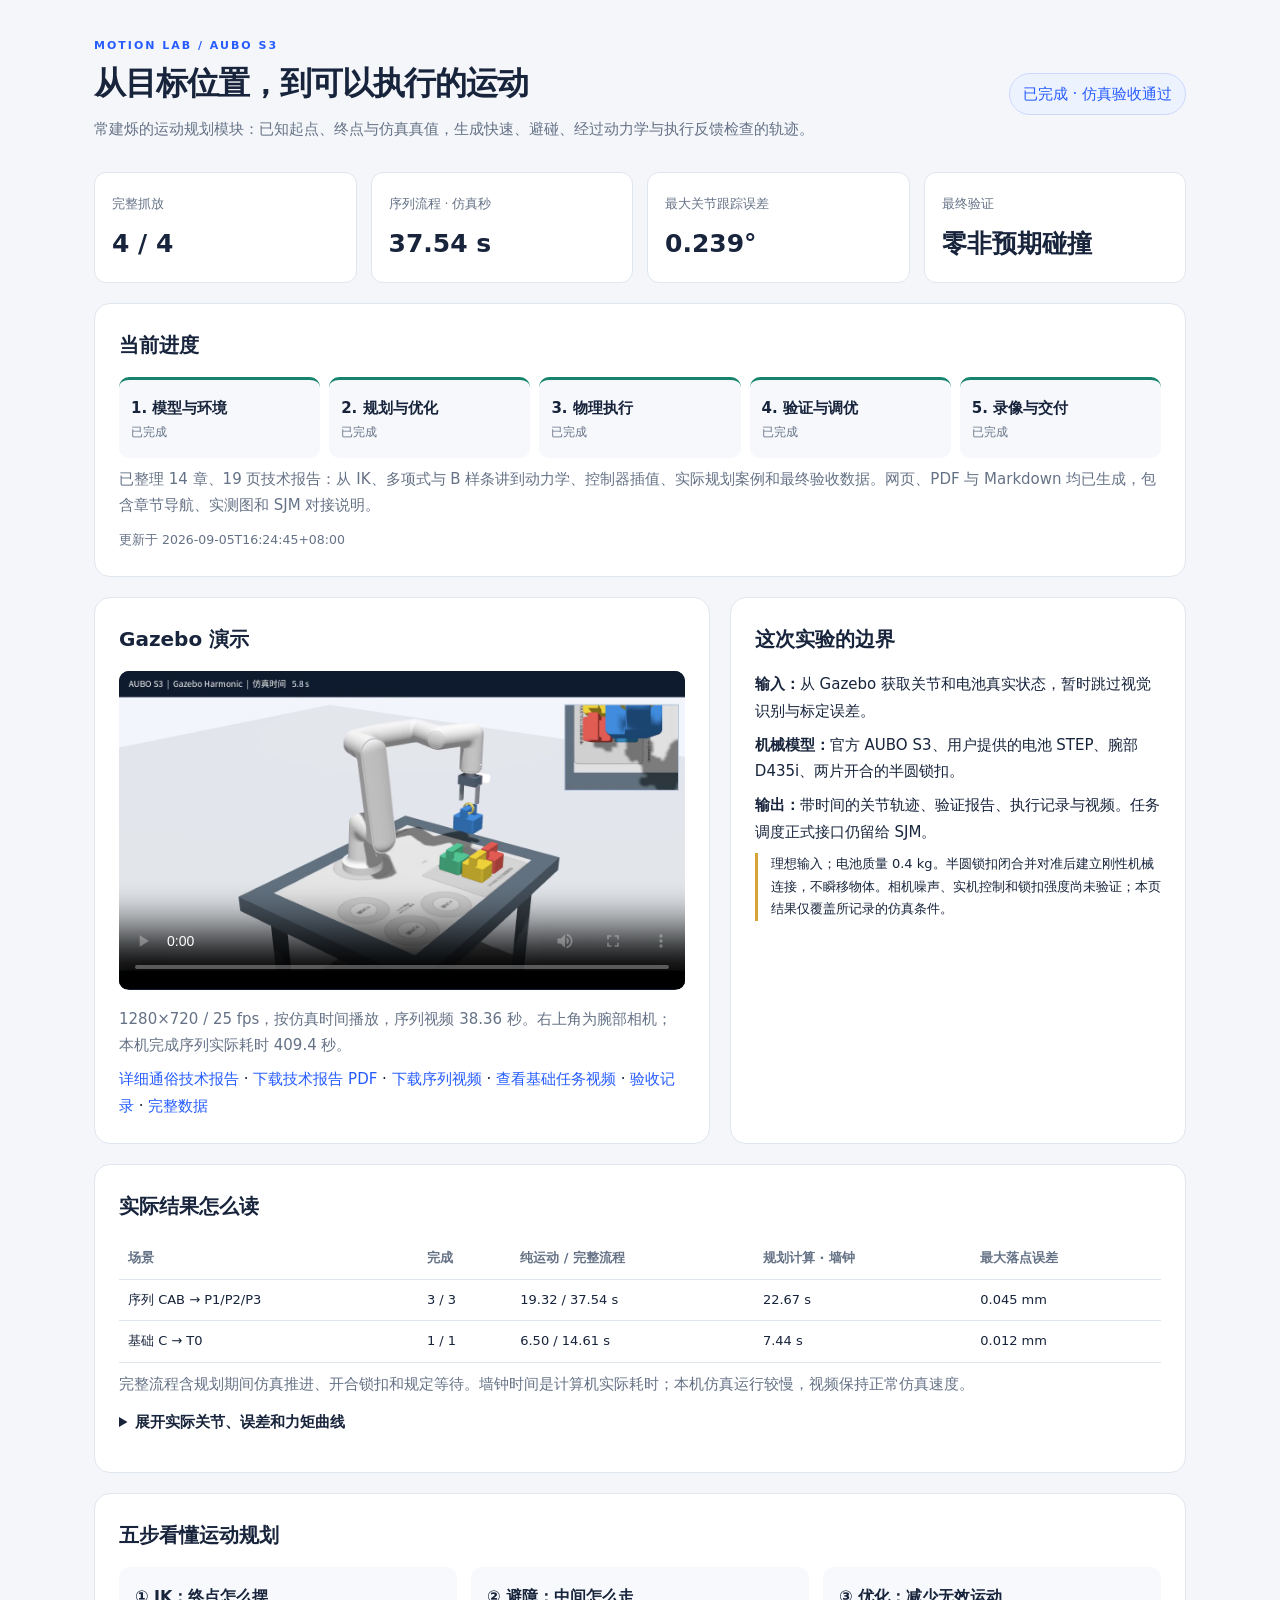
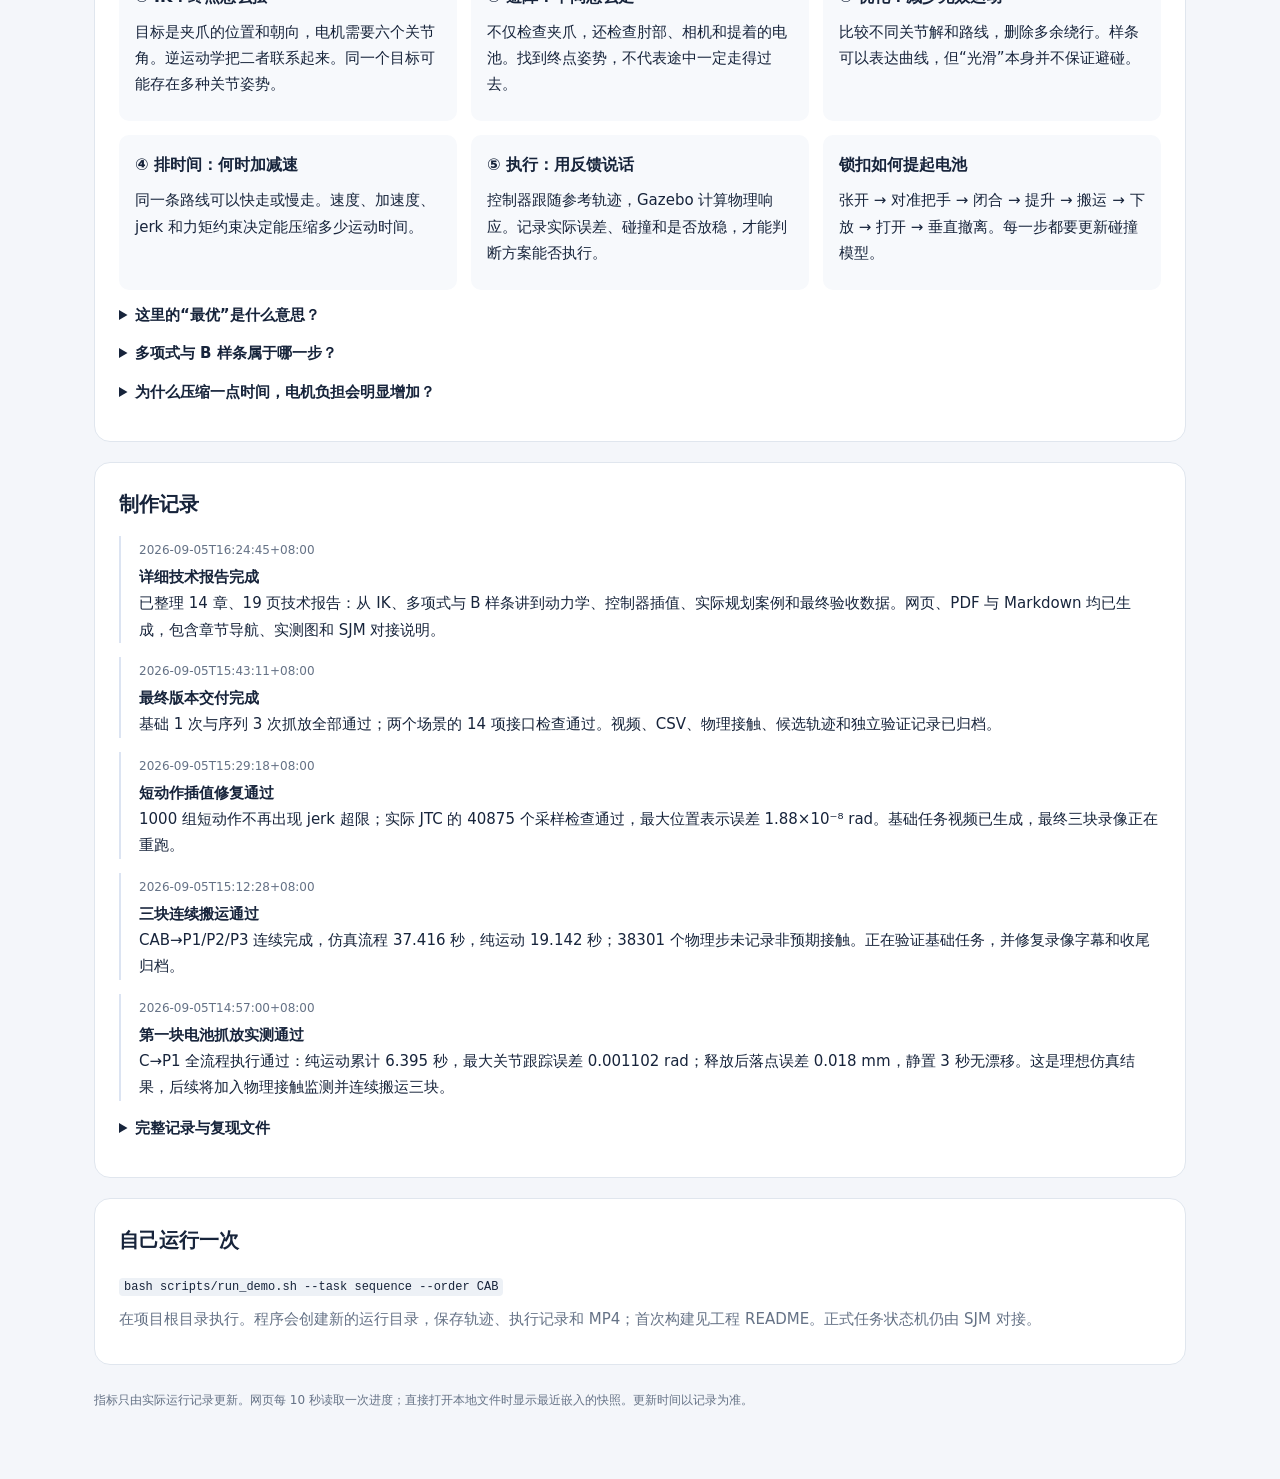
==== docs/progress/index.html @ 8f204d6e "Initial commit: AUBO S3 motion planning simulation and technical report" ====
<!doctype html>
<html lang="zh-CN"><head><meta charset="utf-8"><meta name="viewport" content="width=device-width,initial-scale=1"><title>S3 运动规划实验室 · 常建烁</title>
<style>
:root{--ink:#17243b;--muted:#657286;--line:#e0e6ee;--blue:#265cff;--green:#16836b;--bg:#f4f6fa}*{box-sizing:border-box}body{margin:0;background:var(--bg);color:var(--ink);font:15px/1.75 system-ui,"Noto Sans CJK SC","Microsoft YaHei",sans-serif}main{max-width:1140px;margin:auto;padding:38px 24px 60px}header{display:flex;justify-content:space-between;gap:20px;align-items:center}h1{font-size:32px;line-height:1.3;margin:8px 0 12px;letter-spacing:-1px}h2{font-size:20px;margin:0 0 14px}h3{font-size:16px;margin:0 0 8px}p{margin:8px 0}.eyebrow{font:700 11px/1.5 system-ui;letter-spacing:2px;color:var(--blue)}.muted,small{color:var(--muted)}.badge{padding:7px 13px;border:1px solid #cdd8ff;background:#edf2ff;color:var(--blue);border-radius:30px;white-space:nowrap}.intro{max-width:760px}.panel{background:#fff;border:1px solid var(--line);border-radius:16px;padding:24px;margin-top:20px}.grid{display:grid;grid-template-columns:repeat(3,1fr);gap:14px}.metrics{display:grid;grid-template-columns:repeat(4,1fr);gap:14px;margin-top:22px}.metric{background:white;border:1px solid var(--line);padding:17px;border-radius:12px}.value{font-size:25px;font-weight:650;display:block;margin-top:5px}.pipeline{display:grid;grid-template-columns:repeat(5,1fr);gap:9px}.stage{padding:15px 12px;background:#f6f8fc;border-radius:10px;border-top:3px solid #cbd5e5}.stage.done{border-color:var(--green)}.stage.active{border-color:var(--blue);background:#edf2ff}.stage span{display:block;font-size:12px;color:var(--muted)}.twocol{display:grid;grid-template-columns:1.35fr 1fr;gap:20px}.lesson{background:#f7f9fc;border-radius:10px;padding:16px}.log{border-left:2px solid #dce4f2;padding-left:18px;margin:14px 0}.log time{font-size:12px;color:var(--muted)}.log p{margin:2px 0 12px}.placeholder{background:#121c2e;color:#cad5e8;min-height:250px;display:grid;place-items:center;text-align:center;border-radius:10px;padding:30px}video{width:100%;background:#121c2e;border-radius:10px}a{color:var(--blue);text-decoration:none}a:hover{text-decoration:underline}details{margin:12px 0}summary{cursor:pointer;font-weight:600}table{width:100%;border-collapse:collapse;font-size:13px}td,th{text-align:left;border-bottom:1px solid var(--line);padding:9px}th{color:var(--muted)}canvas{width:100%;height:155px}input[type=range]{accent-color:var(--blue);width:170px}.notice{border-left:3px solid #d5a336;padding-left:13px;font-size:13px}.foot{font-size:12px;margin-top:25px;color:var(--muted)}code{background:#edf1f6;padding:2px 5px;border-radius:4px;font-size:12px}@media(max-width:760px){header{display:block}.badge{display:inline-block;margin-top:12px}.grid,.twocol{grid-template-columns:1fr}.metrics{grid-template-columns:repeat(2,1fr)}.pipeline{grid-template-columns:1fr}.stage{display:flex;justify-content:space-between}.panel{padding:18px}h1{font-size:27px}}
</style></head><body><main>
<header><div><div class="eyebrow">MOTION LAB / AUBO S3</div><h1>从目标位置，到可以执行的运动</h1><p class="intro muted">常建烁的运动规划模块：已知起点、终点与仿真真值，生成快速、避碰、经过动力学与执行反馈检查的轨迹。</p></div><div id="badge" class="badge">正在制作</div></header>
<div class="metrics"><div class="metric"><small>完整抓放</small><span id="m-success" class="value">待实测</span></div><div class="metric"><small>序列流程 · 仿真秒</small><span id="m-time" class="value">—</span></div><div class="metric"><small>最大关节跟踪误差</small><span id="m-error" class="value">—</span></div><div class="metric"><small>最终验证</small><span id="m-valid" class="value">待验证</span></div></div>
<section class="panel"><h2>当前进度</h2><div class="pipeline" id="pipeline"></div><p id="current" class="muted"></p><small id="updated"></small></section>
<div class="twocol"><section class="panel"><h2>Gazebo 演示</h2><div id="video-area" class="placeholder">录像将在完成真实仿真执行后放到这里。<br>不会用预先制作的动画代替运行结果。</div><p id="video-caption" class="muted"></p><div id="artifact-links"></div></section><section class="panel"><h2>这次实验的边界</h2><p><b>输入：</b>从 Gazebo 获取关节和电池真实状态，暂时跳过视觉识别与标定误差。</p><p><b>机械模型：</b>官方 AUBO S3、用户提供的电池 STEP、腕部 D435i、两片开合的半圆锁扣。</p><p><b>输出：</b>带时间的关节轨迹、验证报告、执行记录与视频。任务调度正式接口仍留给 SJM。</p><div class="notice" id="assumptions">锁扣是参数化概念模型。未提供的质量、驱动和摩擦参数作为仿真假设记录；仿真通过不代表已经完成实机验证。</div></section></div>
<section class="panel"><h2>实际结果怎么读</h2><div style="overflow:auto"><table><thead><tr><th>场景</th><th>完成</th><th>纯运动 / 完整流程</th><th>规划计算 · 墙钟</th><th>最大落点误差</th></tr></thead><tbody id="run-results"><tr><td colspan="5">正在汇总独立运行记录。</td></tr></tbody></table></div><p class="muted">完整流程含规划期间仿真推进、开合锁扣和规定等待。墙钟时间是计算机实际耗时；本机仿真运行较慢，视频保持正常仿真速度。</p><details><summary>展开实际关节、误差和力矩曲线</summary><img id="tracking-plot" alt="实际关节轨迹、跟踪误差与电机力矩比例" style="width:100%;display:none"><p class="muted">颜色对应六个电机。实线是实际角度，虚线是控制参考；空白是规划或等待阶段。力矩比例低于 1 才在设定电机能力以内。</p></details></section>
<section class="panel"><h2>五步看懂运动规划</h2><div class="grid"><div class="lesson"><h3>① IK：终点怎么摆</h3><p>目标是夹爪的位置和朝向，电机需要六个关节角。逆运动学把二者联系起来。同一个目标可能存在多种关节姿势。</p></div><div class="lesson"><h3>② 避障：中间怎么走</h3><p>不仅检查夹爪，还检查肘部、相机和提着的电池。找到终点姿势，不代表途中一定走得过去。</p></div><div class="lesson"><h3>③ 优化：减少无效运动</h3><p>比较不同关节解和路线，删除多余绕行。样条可以表达曲线，但“光滑”本身并不保证避碰。</p></div><div class="lesson"><h3>④ 排时间：何时加减速</h3><p>同一条路线可以快走或慢走。速度、加速度、jerk 和力矩约束决定能压缩多少运动时间。</p></div><div class="lesson"><h3>⑤ 执行：用反馈说话</h3><p>控制器跟随参考轨迹，Gazebo 计算物理响应。记录实际误差、碰撞和是否放稳，才能判断方案能否执行。</p></div><div class="lesson"><h3>锁扣如何提起电池</h3><p>张开 → 对准把手 → 闭合 → 提升 → 搬运 → 下放 → 打开 → 垂直撤离。每一步都要更新碰撞模型。</p></div></div>
<details><summary>这里的“最优”是什么意思？</summary><p>对多个 IK 解、直接 Ruckig 与 B 样条候选进行验证，选择其中执行时间最短的一条。避障失败时使用 RRT-Connect 后备。它不保证全局最优；质量、加速度、jerk 和锁扣结构仍需实机标定。</p></details><details><summary>多项式与 B 样条属于哪一步？</summary><p>它们是表达曲线的方法。用无量纲进度表达时是路径；加上时间后是轨迹。可以优化多项式系数或 B 样条控制点，也可以用分段多项式在控制器采样点之间插值。直接优化带时间的关节样条，可以同时处理路线、快慢和平滑性。</p></details>
<details><summary>为什么压缩一点时间，电机负担会明显增加？</summary><p>相同路径均匀缩短为一半时间，速度变为 2 倍、加速度 4 倍、jerk 8 倍。下面是单关节五次多项式的知识示意，不是本次实验数据。</p><label>示意运动时长：<input id="duration" type="range" min="0.5" max="4" step="0.1" value="2"> <b id="duration-value">2.0 s</b></label><canvas id="concept"></canvas><small>蓝线：关节角度；绿色：归一化显示的速度。真实限值取决于机器人与负载。</small></details></section>
<section class="panel"><h2>制作记录</h2><div id="events"></div><details><summary>完整记录与复现文件</summary><p><a href="progress.json">进度数据 JSON</a> · <a href="../architecture/MOTION_PLANNING_PLAN.md">规划原理与实际方案</a> · <a href="../../README.md">工程运行说明</a></p><div id="all-events"></div></details></section>
<section class="panel"><h2>自己运行一次</h2><p><code>bash scripts/run_demo.sh --task sequence --order CAB</code></p><p class="muted">在项目根目录执行。程序会创建新的运行目录，保存轨迹、执行记录和 MP4；首次构建见工程 README。正式任务状态机仍由 SJM 对接。</p></section>
<p class="foot">指标只由实际运行记录更新。网页每 10 秒读取一次进度；直接打开本地文件时显示最近嵌入的快照。更新时间以记录为准。</p>
</main><script id="snapshot" type="application/json">{
  "status": "已完成 · 仿真验收通过",
  "stage": 5,
  "events": [
    {
      "time": "2026-09-05T13:42:15+08:00",
      "title": "开始实现规划演示",
      "message": "已确认用户授权 ground truth 输入；找到电池 STEP，现有 ROS 2 Humble 与 Gazebo Harmonic 开发库可用于实现。正在转换 CAD 并构建匹配 Harmonic 的控制插件。"
    },
    {
      "time": "2026-09-05T14:02:59+08:00",
      "title": "模型与接口已生成",
      "message": "从 STEP 保留 70×80×80 mm 几何；已生成两张原底图场景、半圆锁扣、腕部 D435i 和 ROS action 接口。Harmonic 控制插件已构建，正在加入电机力矩限幅并联调执行反馈。"
    },
    {
      "time": "2026-09-05T14:28:55+08:00",
      "title": "轨迹内核与仿真启动已打通",
      "message": "已实现多候选 IK、Ruckig、五次 B 样条、RRT-Connect 后备规划，以及全模型逆动力学和 FCL 验证。数学测试通过；Gazebo 已返回真实状态，正在调节腕部控制增益并验证图像和执行跟踪。"
    },
    {
      "time": "2026-09-05T14:48:00+08:00",
      "title": "首次真实场景规划通过",
      "message": "已加载完整机械臂碰撞网格。C 电池上方目标通过多逆解候选比较、FCL、力矩及控制器插值检查；首条轨迹 2.030 秒，尚待实际搬运验证。"
    },
    {
      "time": "2026-09-05T14:51:17+08:00",
      "title": "动力学独立交叉验证通过",
      "message": "64 组静态和动态状态覆盖空载、偏置相机、锁扣和电池，Newton–Euler 与 PyBullet 最大力矩差 2.41×10⁻¹² N·m。底图纹理已修复，保持 PDF 原尺寸和坐标。"
    },
    {
      "time": "2026-09-05T14:57:00+08:00",
      "title": "第一块电池抓放实测通过",
      "message": "C→P1 全流程执行通过：纯运动累计 6.395 秒，最大关节跟踪误差 0.001102 rad；释放后落点误差 0.018 mm，静置 3 秒无漂移。这是理想仿真结果，后续将加入物理接触监测并连续搬运三块。"
    },
    {
      "time": "2026-09-05T15:12:28+08:00",
      "title": "三块连续搬运通过",
      "message": "CAB→P1/P2/P3 连续完成，仿真流程 37.416 秒，纯运动 19.142 秒；38301 个物理步未记录非预期接触。正在验证基础任务，并修复录像字幕和收尾归档。"
    },
    {
      "time": "2026-09-05T15:29:18+08:00",
      "title": "短动作插值修复通过",
      "message": "1000 组短动作不再出现 jerk 超限；实际 JTC 的 40875 个采样检查通过，最大位置表示误差 1.88×10⁻⁸ rad。基础任务视频已生成，最终三块录像正在重跑。"
    },
    {
      "time": "2026-09-05T15:43:11+08:00",
      "title": "最终版本交付完成",
      "message": "基础 1 次与序列 3 次抓放全部通过；两个场景的 14 项接口检查通过。视频、CSV、物理接触、候选轨迹和独立验证记录已归档。"
    },
    {
      "time": "2026-09-05T16:24:45+08:00",
      "title": "详细技术报告完成",
      "message": "已整理 14 章、19 页技术报告：从 IK、多项式与 B 样条讲到动力学、控制器插值、实际规划案例和最终验收数据。网页、PDF 与 Markdown 均已生成，包含章节导航、实测图和 SJM 对接说明。"
    }
  ],
  "metrics": {
    "success": "4 / 4",
    "execution_time": "37.54 s",
    "tracking_error": "0.239°",
    "validation": "零非预期碰撞"
  },
  "artifacts": {
    "video": "../../data/videos/sequence_demo.mp4",
    "poster": "../../data/videos/sequence_demo_poster.png",
    "caption": "1280×720 / 25 fps，按仿真时间播放，序列视频 38.36 秒。右上角为腕部相机；本机完成序列实际耗时 409.4 秒。",
    "links": [
      {
        "url": "../reports/motion_planning_report.html",
        "label": "详细通俗技术报告"
      },
      {
        "url": "../reports/motion_planning_report.pdf",
        "label": "下载技术报告 PDF"
      },
      {
        "url": "../../data/videos/sequence_demo.mp4",
        "label": "下载序列视频"
      },
      {
        "url": "../../data/videos/basic_demo_final.mp4",
        "label": "查看基础任务视频"
      },
      {
        "url": "../VALIDATION.md",
        "label": "验收记录"
      },
      {
        "url": "../../data/runs/sequence_demo/summary.json",
        "label": "完整数据"
      }
    ],
    "results": [
      {
        "task": "序列 CAB → P1/P2/P3",
        "success": "3 / 3",
        "times": "19.32 / 37.54 s",
        "compute": "22.67 s",
        "placement": "0.045 mm"
      },
      {
        "task": "基础 C → T0",
        "success": "1 / 1",
        "times": "6.50 / 14.61 s",
        "compute": "7.44 s",
        "placement": "0.012 mm"
      }
    ],
    "plot": "../../data/runs/sequence_demo/figures/tracking.svg"
  },
  "updated": "2026-09-05T16:24:45+08:00",
  "current": "已整理 14 章、19 页技术报告：从 IK、多项式与 B 样条讲到动力学、控制器插值、实际规划案例和最终验收数据。网页、PDF 与 Markdown 均已生成，包含章节导航、实测图和 SJM 对接说明。",
  "assumptions": "理想输入；电池质量 0.4 kg。半圆锁扣闭合并对准后建立刚性机械连接，不瞬移物体。相机噪声、实机控制和锁扣强度尚未验证；本页结果仅覆盖所记录的仿真条件。"
}</script><script>
const stages=['模型与环境','规划与优化','物理执行','验证与调优','录像与交付'];let lastVideo='';
function esc(s){return String(s??'').replace(/[&<>"']/g,c=>({'&':'&amp;','<':'&lt;','>':'&gt;','"':'&quot;',"'":'&#39;'}[c]))}
function render(d){document.getElementById('badge').textContent=d.status;document.getElementById('current').textContent=d.current;document.getElementById('updated').textContent='更新于 '+d.updated;document.getElementById('pipeline').innerHTML=stages.map((s,i)=>`<div class="stage ${i<d.stage?'done':i===d.stage?'active':''}"><b>${i+1}. ${s}</b><span>${i<d.stage?'已完成':i===d.stage?'进行中':'待完成'}</span></div>`).join('');let m=d.metrics||{};for(let [id,k] of [['success','success'],['time','execution_time'],['error','tracking_error'],['valid','validation']])document.getElementById('m-'+id).textContent=m[k]??(id==='success'||id==='valid'?'待实测':'—');let events=[...(d.events||[])].reverse();let markup=e=>`<div class="log"><time>${esc(e.time)}</time><p><b>${esc(e.title)}</b><br>${esc(e.message)}</p></div>`;document.getElementById('events').innerHTML=events.slice(0,5).map(markup).join('');document.getElementById('all-events').innerHTML=events.slice(5).map(markup).join('');if(d.assumptions)document.getElementById('assumptions').textContent=d.assumptions;let a=d.artifacts||{};if(a.video&&a.video!==lastVideo){lastVideo=a.video;let video=document.createElement('video');video.controls=true;video.preload='metadata';video.src=a.video;let area=document.getElementById('video-area');area.className='';area.replaceChildren(video)}document.getElementById('video-caption').textContent=a.caption||'';document.getElementById('artifact-links').innerHTML=(a.links||[]).map(x=>`<a href="${esc(x.url)}">${esc(x.label)}</a>`).join(' · ');if(a.poster&&document.querySelector('#video-area video'))document.querySelector('#video-area video').poster=a.poster;if(a.results)document.getElementById('run-results').innerHTML=a.results.map(r=>`<tr>${[r.task,r.success,r.times,r.compute,r.placement].map(x=>`<td>${esc(x)}</td>`).join('')}</tr>`).join('');if(a.plot){let el=document.getElementById('tracking-plot');el.src=a.plot;el.style.display='block'}}
render(JSON.parse(document.getElementById('snapshot').textContent));async function update(){try{let r=await fetch('progress.json?t='+Date.now(),{cache:'no-store'});if(r.ok)render(await r.json())}catch(e){}}update();setInterval(update,10000);
function chart(){let el=document.getElementById('concept'),r=el.getBoundingClientRect(),w=Math.max(r.width,500),h=155;el.width=w*devicePixelRatio;el.height=h*devicePixelRatio;let c=el.getContext('2d');c.scale(devicePixelRatio,devicePixelRatio);let T=+document.getElementById('duration').value;document.getElementById('duration-value').textContent=T.toFixed(1)+' s';c.clearRect(0,0,w,h);c.strokeStyle='#dce3ed';c.beginPath();c.moveTo(25,10);c.lineTo(25,135);c.lineTo(w-10,135);c.stroke();for(let kind=0;kind<2;kind++){c.strokeStyle=kind?'#16836b':'#265cff';c.lineWidth=2;c.beginPath();for(let i=0;i<=200;i++){let u=i/200,v=kind?(30*u*u-60*u*u*u+30*u*u*u*u)/T/4:(10*u**3-15*u**4+6*u**5);let x=25+(w-40)*u,y=135-110*v;i?c.lineTo(x,y):c.moveTo(x,y)}c.stroke()}}document.getElementById('duration').addEventListener('input',chart);document.querySelectorAll('details').forEach(d=>d.addEventListener('toggle',chart));addEventListener('resize',chart);
</script></body></html>
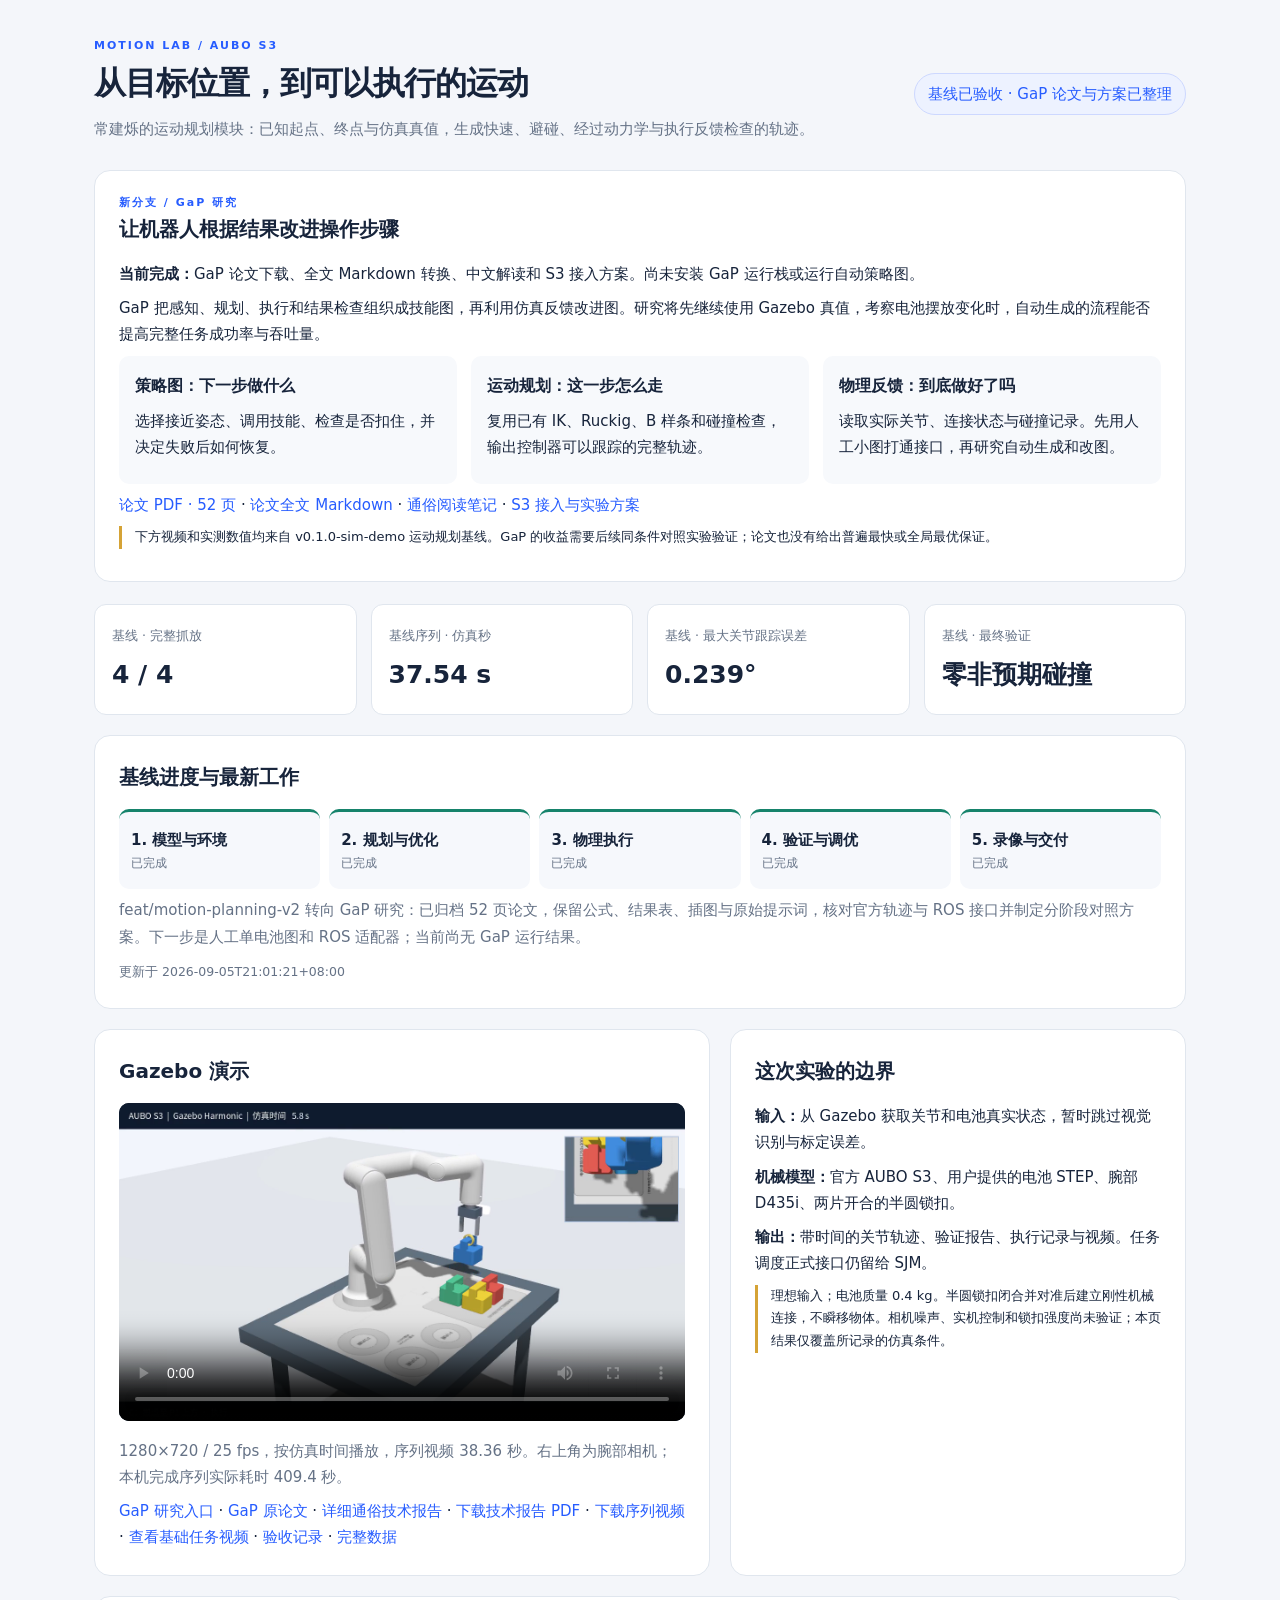
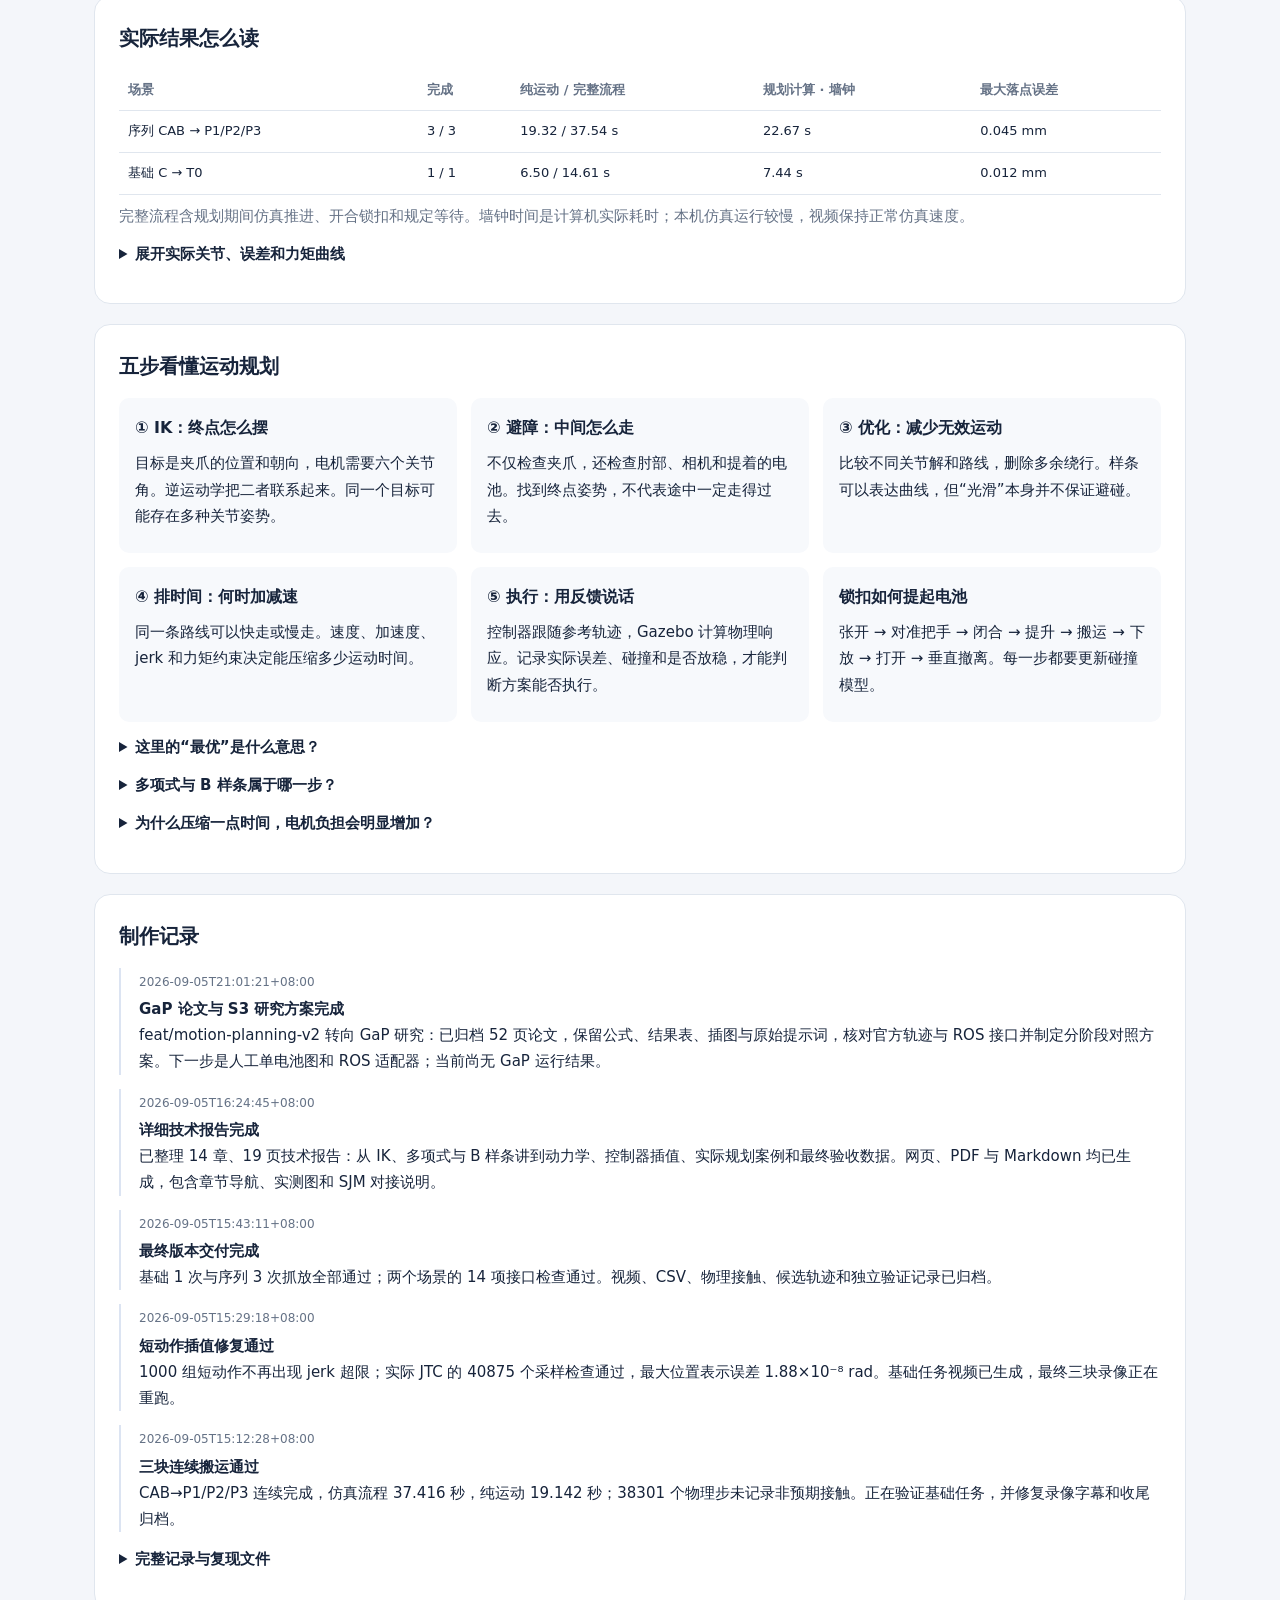
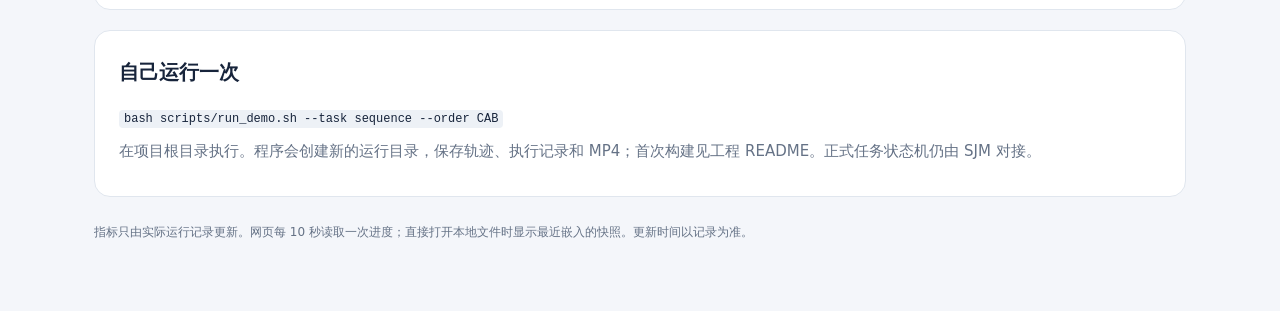
==== commit 6e3bd4bb: "docs: archive GaP paper and plan S3 policy-graph research" ====
--- a/docs/progress/index.html
+++ b/docs/progress/index.html
@@ -4,8 +4,9 @@
 :root{--ink:#17243b;--muted:#657286;--line:#e0e6ee;--blue:#265cff;--green:#16836b;--bg:#f4f6fa}*{box-sizing:border-box}body{margin:0;background:var(--bg);color:var(--ink);font:15px/1.75 system-ui,"Noto Sans CJK SC","Microsoft YaHei",sans-serif}main{max-width:1140px;margin:auto;padding:38px 24px 60px}header{display:flex;justify-content:space-between;gap:20px;align-items:center}h1{font-size:32px;line-height:1.3;margin:8px 0 12px;letter-spacing:-1px}h2{font-size:20px;margin:0 0 14px}h3{font-size:16px;margin:0 0 8px}p{margin:8px 0}.eyebrow{font:700 11px/1.5 system-ui;letter-spacing:2px;color:var(--blue)}.muted,small{color:var(--muted)}.badge{padding:7px 13px;border:1px solid #cdd8ff;background:#edf2ff;color:var(--blue);border-radius:30px;white-space:nowrap}.intro{max-width:760px}.panel{background:#fff;border:1px solid var(--line);border-radius:16px;padding:24px;margin-top:20px}.grid{display:grid;grid-template-columns:repeat(3,1fr);gap:14px}.metrics{display:grid;grid-template-columns:repeat(4,1fr);gap:14px;margin-top:22px}.metric{background:white;border:1px solid var(--line);padding:17px;border-radius:12px}.value{font-size:25px;font-weight:650;display:block;margin-top:5px}.pipeline{display:grid;grid-template-columns:repeat(5,1fr);gap:9px}.stage{padding:15px 12px;background:#f6f8fc;border-radius:10px;border-top:3px solid #cbd5e5}.stage.done{border-color:var(--green)}.stage.active{border-color:var(--blue);background:#edf2ff}.stage span{display:block;font-size:12px;color:var(--muted)}.twocol{display:grid;grid-template-columns:1.35fr 1fr;gap:20px}.lesson{background:#f7f9fc;border-radius:10px;padding:16px}.log{border-left:2px solid #dce4f2;padding-left:18px;margin:14px 0}.log time{font-size:12px;color:var(--muted)}.log p{margin:2px 0 12px}.placeholder{background:#121c2e;color:#cad5e8;min-height:250px;display:grid;place-items:center;text-align:center;border-radius:10px;padding:30px}video{width:100%;background:#121c2e;border-radius:10px}a{color:var(--blue);text-decoration:none}a:hover{text-decoration:underline}details{margin:12px 0}summary{cursor:pointer;font-weight:600}table{width:100%;border-collapse:collapse;font-size:13px}td,th{text-align:left;border-bottom:1px solid var(--line);padding:9px}th{color:var(--muted)}canvas{width:100%;height:155px}input[type=range]{accent-color:var(--blue);width:170px}.notice{border-left:3px solid #d5a336;padding-left:13px;font-size:13px}.foot{font-size:12px;margin-top:25px;color:var(--muted)}code{background:#edf1f6;padding:2px 5px;border-radius:4px;font-size:12px}@media(max-width:760px){header{display:block}.badge{display:inline-block;margin-top:12px}.grid,.twocol{grid-template-columns:1fr}.metrics{grid-template-columns:repeat(2,1fr)}.pipeline{grid-template-columns:1fr}.stage{display:flex;justify-content:space-between}.panel{padding:18px}h1{font-size:27px}}
 </style></head><body><main>
 <header><div><div class="eyebrow">MOTION LAB / AUBO S3</div><h1>从目标位置，到可以执行的运动</h1><p class="intro muted">常建烁的运动规划模块：已知起点、终点与仿真真值，生成快速、避碰、经过动力学与执行反馈检查的轨迹。</p></div><div id="badge" class="badge">正在制作</div></header>
-<div class="metrics"><div class="metric"><small>完整抓放</small><span id="m-success" class="value">待实测</span></div><div class="metric"><small>序列流程 · 仿真秒</small><span id="m-time" class="value">—</span></div><div class="metric"><small>最大关节跟踪误差</small><span id="m-error" class="value">—</span></div><div class="metric"><small>最终验证</small><span id="m-valid" class="value">待验证</span></div></div>
-<section class="panel"><h2>当前进度</h2><div class="pipeline" id="pipeline"></div><p id="current" class="muted"></p><small id="updated"></small></section>
+<section class="panel" id="gap-research"><div class="eyebrow">新分支 / GaP 研究</div><h2>让机器人根据结果改进操作步骤</h2><p><b>当前完成：</b>GaP 论文下载、全文 Markdown 转换、中文解读和 S3 接入方案。尚未安装 GaP 运行栈或运行自动策略图。</p><p>GaP 把感知、规划、执行和结果检查组织成技能图，再利用仿真反馈改进图。研究将先继续使用 Gazebo 真值，考察电池摆放变化时，自动生成的流程能否提高完整任务成功率与吞吐量。</p><div class="grid"><div class="lesson"><h3>策略图：下一步做什么</h3><p>选择接近姿态、调用技能、检查是否扣住，并决定失败后如何恢复。</p></div><div class="lesson"><h3>运动规划：这一步怎么走</h3><p>复用已有 IK、Ruckig、B 样条和碰撞检查，输出控制器可以跟踪的完整轨迹。</p></div><div class="lesson"><h3>物理反馈：到底做好了吗</h3><p>读取实际关节、连接状态与碰撞记录。先用人工小图打通接口，再研究自动生成和改图。</p></div></div><p><a href="../research/gap/paper/gap_2607.05369v1.pdf">论文 PDF · 52 页</a> · <a href="../research/gap/paper/gap_2607.05369v1.md">论文全文 Markdown</a> · <a href="../research/gap/READING_NOTES.md">通俗阅读笔记</a> · <a href="../research/gap/S3_RESEARCH_PLAN.md">S3 接入与实验方案</a></p><p class="notice">下方视频和实测数值均来自 v0.1.0-sim-demo 运动规划基线。GaP 的收益需要后续同条件对照实验验证；论文也没有给出普遍最快或全局最优保证。</p></section>
+<div class="metrics"><div class="metric"><small>基线 · 完整抓放</small><span id="m-success" class="value">待实测</span></div><div class="metric"><small>基线序列 · 仿真秒</small><span id="m-time" class="value">—</span></div><div class="metric"><small>基线 · 最大关节跟踪误差</small><span id="m-error" class="value">—</span></div><div class="metric"><small>基线 · 最终验证</small><span id="m-valid" class="value">待验证</span></div></div>
+<section class="panel"><h2>基线进度与最新工作</h2><div class="pipeline" id="pipeline"></div><p id="current" class="muted"></p><small id="updated"></small></section>
 <div class="twocol"><section class="panel"><h2>Gazebo 演示</h2><div id="video-area" class="placeholder">录像将在完成真实仿真执行后放到这里。<br>不会用预先制作的动画代替运行结果。</div><p id="video-caption" class="muted"></p><div id="artifact-links"></div></section><section class="panel"><h2>这次实验的边界</h2><p><b>输入：</b>从 Gazebo 获取关节和电池真实状态，暂时跳过视觉识别与标定误差。</p><p><b>机械模型：</b>官方 AUBO S3、用户提供的电池 STEP、腕部 D435i、两片开合的半圆锁扣。</p><p><b>输出：</b>带时间的关节轨迹、验证报告、执行记录与视频。任务调度正式接口仍留给 SJM。</p><div class="notice" id="assumptions">锁扣是参数化概念模型。未提供的质量、驱动和摩擦参数作为仿真假设记录；仿真通过不代表已经完成实机验证。</div></section></div>
 <section class="panel"><h2>实际结果怎么读</h2><div style="overflow:auto"><table><thead><tr><th>场景</th><th>完成</th><th>纯运动 / 完整流程</th><th>规划计算 · 墙钟</th><th>最大落点误差</th></tr></thead><tbody id="run-results"><tr><td colspan="5">正在汇总独立运行记录。</td></tr></tbody></table></div><p class="muted">完整流程含规划期间仿真推进、开合锁扣和规定等待。墙钟时间是计算机实际耗时；本机仿真运行较慢，视频保持正常仿真速度。</p><details><summary>展开实际关节、误差和力矩曲线</summary><img id="tracking-plot" alt="实际关节轨迹、跟踪误差与电机力矩比例" style="width:100%;display:none"><p class="muted">颜色对应六个电机。实线是实际角度，虚线是控制参考；空白是规划或等待阶段。力矩比例低于 1 才在设定电机能力以内。</p></details></section>
 <section class="panel"><h2>五步看懂运动规划</h2><div class="grid"><div class="lesson"><h3>① IK：终点怎么摆</h3><p>目标是夹爪的位置和朝向，电机需要六个关节角。逆运动学把二者联系起来。同一个目标可能存在多种关节姿势。</p></div><div class="lesson"><h3>② 避障：中间怎么走</h3><p>不仅检查夹爪，还检查肘部、相机和提着的电池。找到终点姿势，不代表途中一定走得过去。</p></div><div class="lesson"><h3>③ 优化：减少无效运动</h3><p>比较不同关节解和路线，删除多余绕行。样条可以表达曲线，但“光滑”本身并不保证避碰。</p></div><div class="lesson"><h3>④ 排时间：何时加减速</h3><p>同一条路线可以快走或慢走。速度、加速度、jerk 和力矩约束决定能压缩多少运动时间。</p></div><div class="lesson"><h3>⑤ 执行：用反馈说话</h3><p>控制器跟随参考轨迹，Gazebo 计算物理响应。记录实际误差、碰撞和是否放稳，才能判断方案能否执行。</p></div><div class="lesson"><h3>锁扣如何提起电池</h3><p>张开 → 对准把手 → 闭合 → 提升 → 搬运 → 下放 → 打开 → 垂直撤离。每一步都要更新碰撞模型。</p></div></div>
@@ -15,7 +16,7 @@
 <section class="panel"><h2>自己运行一次</h2><p><code>bash scripts/run_demo.sh --task sequence --order CAB</code></p><p class="muted">在项目根目录执行。程序会创建新的运行目录，保存轨迹、执行记录和 MP4；首次构建见工程 README。正式任务状态机仍由 SJM 对接。</p></section>
 <p class="foot">指标只由实际运行记录更新。网页每 10 秒读取一次进度；直接打开本地文件时显示最近嵌入的快照。更新时间以记录为准。</p>
 </main><script id="snapshot" type="application/json">{
-  "status": "已完成 · 仿真验收通过",
+  "status": "基线已验收 · GaP 论文与方案已整理",
   "stage": 5,
   "events": [
     {
@@ -67,6 +68,11 @@
       "time": "2026-09-05T16:24:45+08:00",
       "title": "详细技术报告完成",
       "message": "已整理 14 章、19 页技术报告：从 IK、多项式与 B 样条讲到动力学、控制器插值、实际规划案例和最终验收数据。网页、PDF 与 Markdown 均已生成，包含章节导航、实测图和 SJM 对接说明。"
+    },
+    {
+      "time": "2026-09-05T21:01:21+08:00",
+      "title": "GaP 论文与 S3 研究方案完成",
+      "message": "feat/motion-planning-v2 转向 GaP 研究：已归档 52 页论文，保留公式、结果表、插图与原始提示词，核对官方轨迹与 ROS 接口并制定分阶段对照方案。下一步是人工单电池图和 ROS 适配器；当前尚无 GaP 运行结果。"
     }
   ],
   "metrics": {
@@ -80,6 +86,14 @@
     "poster": "../../data/videos/sequence_demo_poster.png",
     "caption": "1280×720 / 25 fps，按仿真时间播放，序列视频 38.36 秒。右上角为腕部相机；本机完成序列实际耗时 409.4 秒。",
     "links": [
+      {
+        "url": "../research/gap/README.md",
+        "label": "GaP 研究入口"
+      },
+      {
+        "url": "../research/gap/paper/gap_2607.05369v1.pdf",
+        "label": "GaP 原论文"
+      },
       {
         "url": "../reports/motion_planning_report.html",
         "label": "详细通俗技术报告"
@@ -123,8 +137,8 @@
     ],
     "plot": "../../data/runs/sequence_demo/figures/tracking.svg"
   },
-  "updated": "2026-09-05T16:24:45+08:00",
-  "current": "已整理 14 章、19 页技术报告：从 IK、多项式与 B 样条讲到动力学、控制器插值、实际规划案例和最终验收数据。网页、PDF 与 Markdown 均已生成，包含章节导航、实测图和 SJM 对接说明。",
+  "updated": "2026-09-05T21:01:21+08:00",
+  "current": "feat/motion-planning-v2 转向 GaP 研究：已归档 52 页论文，保留公式、结果表、插图与原始提示词，核对官方轨迹与 ROS 接口并制定分阶段对照方案。下一步是人工单电池图和 ROS 适配器；当前尚无 GaP 运行结果。",
   "assumptions": "理想输入；电池质量 0.4 kg。半圆锁扣闭合并对准后建立刚性机械连接，不瞬移物体。相机噪声、实机控制和锁扣强度尚未验证；本页结果仅覆盖所记录的仿真条件。"
 }</script><script>
 const stages=['模型与环境','规划与优化','物理执行','验证与调优','录像与交付'];let lastVideo='';
